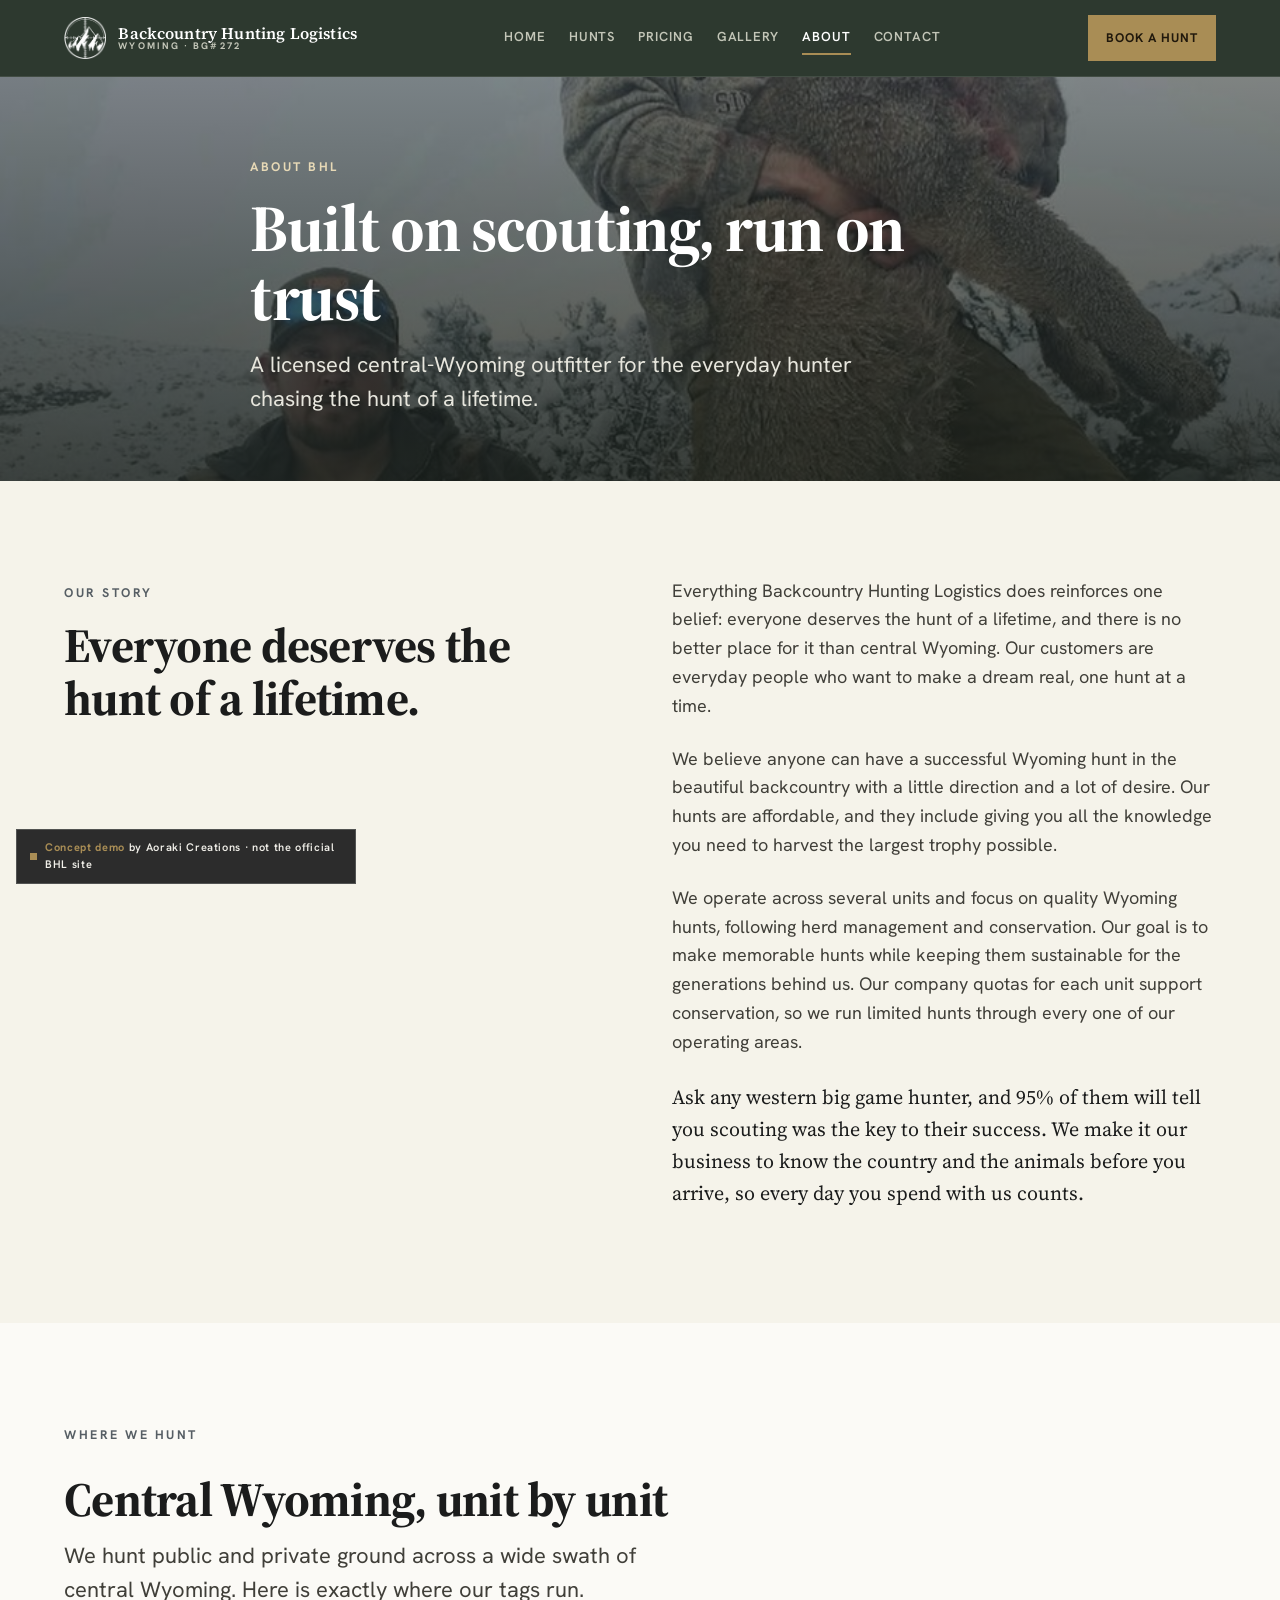
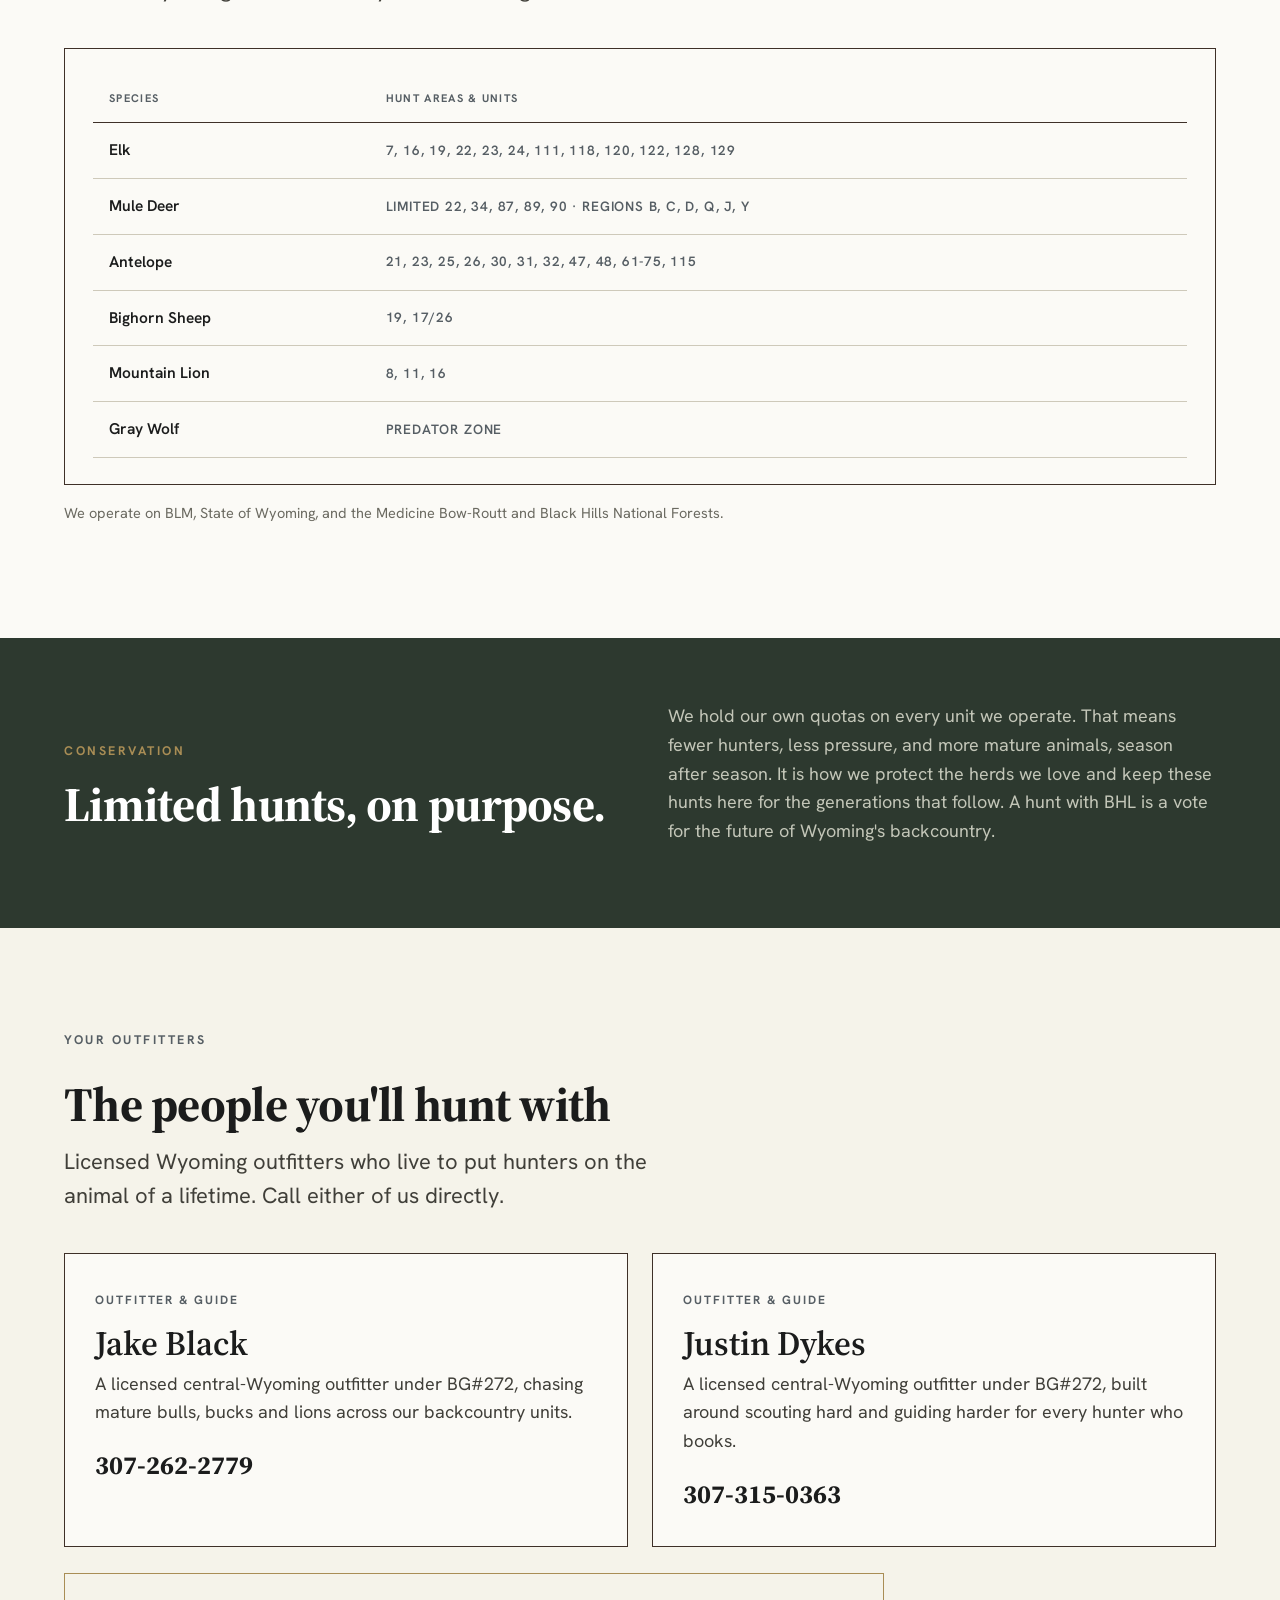
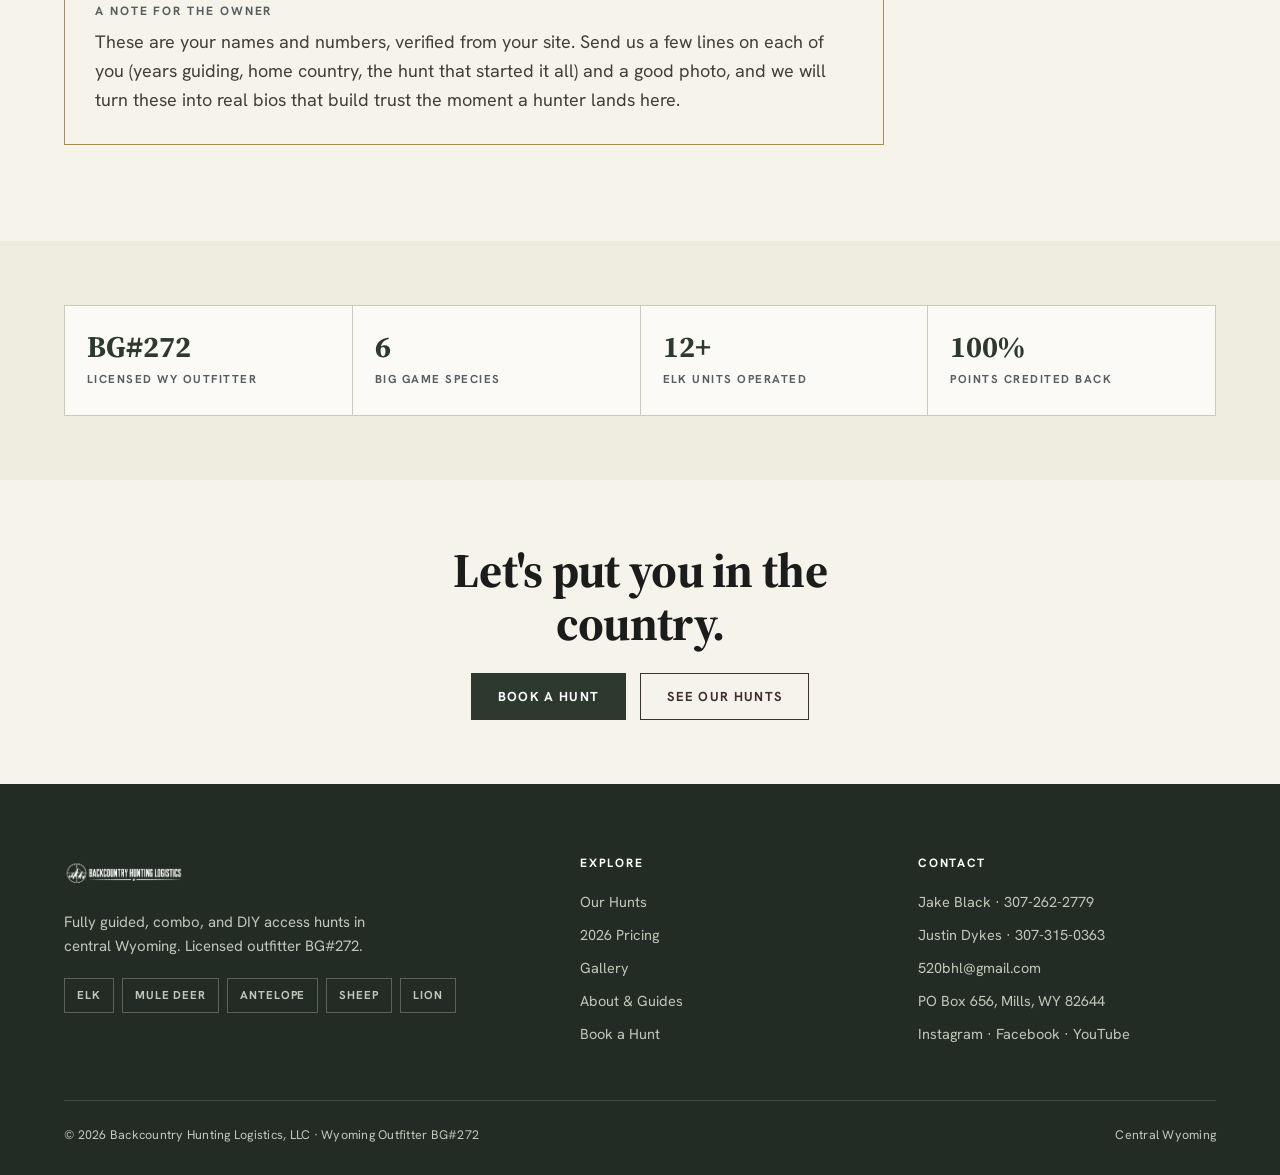
==== about.html @ 3e8ec666 "Backcountry Hunting Logistics concept site 6-page static demo (home, hunts, pricing, gallery, about," ====
<!doctype html>
<html lang="en">
<head>
<meta charset="utf-8">
<meta name="viewport" content="width=device-width, initial-scale=1">
<meta name="robots" content="noindex, nofollow">
<title>About &amp; Guides · Backcountry Hunting Logistics | Central Wyoming</title>
<meta name="description" content="Backcountry Hunting Logistics is a licensed central-Wyoming outfitter (BG#272) built on scouting, herd management and honest hunts. Meet the outfitters and see where we hunt.">
<link rel="icon" type="image/png" href="assets/favicon.png">
<link rel="preconnect" href="https://fonts.googleapis.com">
<link rel="preconnect" href="https://fonts.gstatic.com" crossorigin>
<link href="https://fonts.googleapis.com/css2?family=Hanken+Grotesk:wght@400;500;600;700&family=Source+Serif+4:opsz,wght@8..60,400;8..60,600;8..60,700&display=swap" rel="stylesheet">
<link rel="stylesheet" href="assets/site.css">
</head>
<body>

<header class="site-nav">
  <div class="nav-inner">
    <a class="brand" href="index.html" aria-label="Backcountry Hunting Logistics home">
      <img src="assets/mark-white.png" alt="Backcountry Hunting Logistics emblem">
      <span class="brand-word">Backcountry Hunting Logistics<small>Wyoming · BG#272</small></span>
    </a>
    <nav class="nav-links" id="navlinks">
      <a href="index.html">Home</a>
      <a href="hunts.html">Hunts</a>
      <a href="pricing.html">Pricing</a>
      <a href="gallery.html">Gallery</a>
      <a href="about.html" class="active">About</a>
      <a href="contact.html">Contact</a>
      <a href="contact.html" class="nav-cta-mobile">Book a Hunt</a>
    </nav>
    <div class="nav-actions">
      <a href="contact.html" class="nav-cta">Book a Hunt</a>
      <button class="nav-toggle" aria-label="Menu" aria-controls="navlinks" aria-expanded="false">
        <span></span><span></span><span></span>
      </button>
    </div>
  </div>
</header>

<section class="phero has-img">
  <div class="hero-media"><img src="assets/mountain-lion.jpg" alt="BHL hunters and a tracking hound in the Wyoming snow"></div>
  <div class="phero-overlay"></div>
  <div class="container">
    <div class="phero-inner">
      <span class="eyebrow">About BHL</span>
      <h1 class="display" style="margin-top:14px">Built on scouting, run on trust</h1>
      <p style="margin-top:16px" class="lead">A licensed central-Wyoming outfitter for the everyday hunter chasing the hunt of a lifetime.</p>
    </div>
  </div>
</section>

<!-- STORY -->
<section class="band band--cream">
  <div class="container">
    <div class="grid cols-2" style="gap:64px;align-items:start">
      <div class="reveal">
        <span class="eyebrow eyebrow--slate">Our Story</span>
        <h2 class="h1" style="margin-top:14px">Everyone deserves the hunt of a lifetime.</h2>
      </div>
      <div class="reveal stack">
        <p>Everything Backcountry Hunting Logistics does reinforces one belief: everyone deserves the hunt of a lifetime, and there is no better place for it than central Wyoming. Our customers are everyday people who want to make a dream real, one hunt at a time.</p>
        <p>We believe anyone can have a successful Wyoming hunt in the beautiful backcountry with a little direction and a lot of desire. Our hunts are affordable, and they include giving you all the knowledge you need to harvest the largest trophy possible.</p>
        <p>We operate across several units and focus on quality Wyoming hunts, following herd management and conservation. Our goal is to make memorable hunts while keeping them sustainable for the generations behind us. Our company quotas for each unit support conservation, so we run limited hunts through every one of our operating areas.</p>
        <p class="serif" style="font-size:20px;color:var(--ink)">Ask any western big game hunter, and 95% of them will tell you scouting was the key to their success. We make it our business to know the country and the animals before you arrive, so every day you spend with us counts.</p>
      </div>
    </div>
  </div>
</section>

<!-- WHERE WE HUNT -->
<section class="band band--paper">
  <div class="container">
    <div class="head reveal" style="margin-bottom:40px">
      <span class="eyebrow eyebrow--slate">Where We Hunt</span>
      <h2 class="h1" style="margin-top:14px">Central Wyoming, unit by unit</h2>
      <p class="lead" style="margin-top:14px">We hunt public and private ground across a wide swath of central Wyoming. Here is exactly where our tags run.</p>
    </div>
    <div class="rate-wrap reveal">
      <table class="rate">
        <thead><tr><th>Species</th><th>Hunt areas &amp; units</th></tr></thead>
        <tbody>
          <tr><td class="hunt">Elk</td><td class="num">7, 16, 19, 22, 23, 24, 111, 118, 120, 122, 128, 129</td></tr>
          <tr><td class="hunt">Mule Deer</td><td class="num">Limited 22, 34, 87, 89, 90 · Regions B, C, D, Q, J, Y</td></tr>
          <tr><td class="hunt">Antelope</td><td class="num">21, 23, 25, 26, 30, 31, 32, 47, 48, 61-75, 115</td></tr>
          <tr><td class="hunt">Bighorn Sheep</td><td class="num">19, 17/26</td></tr>
          <tr><td class="hunt">Mountain Lion</td><td class="num">8, 11, 16</td></tr>
          <tr><td class="hunt">Gray Wolf</td><td class="num">Predator Zone</td></tr>
        </tbody>
      </table>
    </div>
    <p class="muted reveal" style="font-size:14.5px;margin-top:16px">We operate on BLM, State of Wyoming, and the Medicine Bow-Routt and Black Hills National Forests.</p>
  </div>
</section>

<!-- CONSERVATION -->
<section class="band band--forest on-dark band--tight">
  <div class="container">
    <div class="grid cols-2" style="gap:56px;align-items:center">
      <div class="reveal">
        <span class="eyebrow">Conservation</span>
        <h2 class="h1" style="color:#fff;margin-top:14px">Limited hunts, on purpose.</h2>
      </div>
      <div class="reveal">
        <p style="color:var(--on-dark-dim)">We hold our own quotas on every unit we operate. That means fewer hunters, less pressure, and more mature animals, season after season. It is how we protect the herds we love and keep these hunts here for the generations that follow. A hunt with BHL is a vote for the future of Wyoming's backcountry.</p>
      </div>
    </div>
  </div>
</section>

<!-- GUIDES -->
<section class="band band--cream">
  <div class="container">
    <div class="head reveal" style="margin-bottom:40px">
      <span class="eyebrow eyebrow--slate">Your Outfitters</span>
      <h2 class="h1" style="margin-top:14px">The people you'll hunt with</h2>
      <p class="lead" style="margin-top:14px">Licensed Wyoming outfitters who live to put hunters on the animal of a lifetime. Call either of us directly.</p>
    </div>
    <div class="grid cols-2">
      <div class="contact-card reveal">
        <span class="label">Outfitter &amp; Guide</span>
        <h3 class="h2" style="margin:10px 0 6px">Jake Black</h3>
        <p>A licensed central-Wyoming outfitter under BG#272, chasing mature bulls, bucks and lions across our backcountry units.</p>
        <a class="big" href="tel:+13072622779">307-262-2779</a>
      </div>
      <div class="contact-card reveal">
        <span class="label">Outfitter &amp; Guide</span>
        <h3 class="h2" style="margin:10px 0 6px">Justin Dykes</h3>
        <p>A licensed central-Wyoming outfitter under BG#272, built around scouting hard and guiding harder for every hunter who books.</p>
        <a class="big" href="tel:+13073150363">307-315-0363</a>
      </div>
    </div>
    <div class="card reveal" style="margin-top:26px;border-color:var(--brass);max-width:820px">
      <span class="label" style="color:var(--slate)">A note for the owner</span>
      <p style="margin:10px 0 0">These are your names and numbers, verified from your site. Send us a few lines on each of you (years guiding, home country, the hunt that started it all) and a good photo, and we will turn these into real bios that build trust the moment a hunter lands here.</p>
    </div>
  </div>
</section>

<!-- CREDENTIALS -->
<section class="band band--cream2 band--tight">
  <div class="container">
    <div class="stats" style="background:var(--line);border-color:var(--line)">
      <div class="stat" style="background:var(--paper)"><div class="n" style="color:var(--forest)">BG#272</div><div class="l" style="color:var(--slate)">Licensed WY Outfitter</div></div>
      <div class="stat" style="background:var(--paper)"><div class="n" style="color:var(--forest)">6</div><div class="l" style="color:var(--slate)">Big Game Species</div></div>
      <div class="stat" style="background:var(--paper)"><div class="n" style="color:var(--forest)">12+</div><div class="l" style="color:var(--slate)">Elk Units Operated</div></div>
      <div class="stat" style="background:var(--paper)"><div class="n" style="color:var(--forest)">100%</div><div class="l" style="color:var(--slate)">Points Credited Back</div></div>
    </div>
  </div>
</section>

<!-- CTA -->
<section class="band band--tight center reveal">
  <div class="container">
    <h2 class="h1" style="max-width:22ch;margin:0 auto">Let's put you in the country.</h2>
    <div class="btn-row" style="justify-content:center;margin-top:24px">
      <a href="contact.html" class="btn btn-primary">Book a Hunt</a>
      <a href="hunts.html" class="btn btn-outline">See Our Hunts</a>
    </div>
  </div>
</section>

<footer class="footer">
  <div class="container">
    <div class="fgrid">
      <div>
        <a class="brand" href="index.html"><img src="assets/logo-white.png" alt="Backcountry Hunting Logistics"></a>
        <p class="flead">Fully guided, combo, and DIY access hunts in central Wyoming. Licensed outfitter BG#272.</p>
        <div class="chips">
          <span class="chip chip--out" style="color:var(--on-dark-dim);border-color:rgba(255,255,255,.25)">Elk</span>
          <span class="chip chip--out" style="color:var(--on-dark-dim);border-color:rgba(255,255,255,.25)">Mule Deer</span>
          <span class="chip chip--out" style="color:var(--on-dark-dim);border-color:rgba(255,255,255,.25)">Antelope</span>
          <span class="chip chip--out" style="color:var(--on-dark-dim);border-color:rgba(255,255,255,.25)">Sheep</span>
          <span class="chip chip--out" style="color:var(--on-dark-dim);border-color:rgba(255,255,255,.25)">Lion</span>
        </div>
      </div>
      <div>
        <h4>Explore</h4>
        <ul>
          <li><a href="hunts.html">Our Hunts</a></li>
          <li><a href="pricing.html">2026 Pricing</a></li>
          <li><a href="gallery.html">Gallery</a></li>
          <li><a href="about.html">About &amp; Guides</a></li>
          <li><a href="contact.html">Book a Hunt</a></li>
        </ul>
      </div>
      <div>
        <h4>Contact</h4>
        <ul>
          <li><a href="tel:+13072622779">Jake Black · 307-262-2779</a></li>
          <li><a href="tel:+13073150363">Justin Dykes · 307-315-0363</a></li>
          <li><a href="mailto:520bhl@gmail.com">520bhl@gmail.com</a></li>
          <li>PO Box 656, Mills, WY 82644</li>
          <li><a href="https://www.instagram.com/backcountryhuntinglogistics/">Instagram</a> · <a href="https://www.facebook.com/520bhl/">Facebook</a> · <a href="https://www.youtube.com/channel/UCquznrqzq2pUlDvqJu7SCnA">YouTube</a></li>
        </ul>
      </div>
    </div>
    <div class="fbot">
      <span>&copy; <span data-year>2026</span> Backcountry Hunting Logistics, LLC · Wyoming Outfitter BG#272</span>
      <span>Central Wyoming</span>
    </div>
  </div>
</footer>

<div class="demo-badge"><span class="dot"></span><span><b>Concept demo</b> by Aoraki Creations · not the official BHL site</span></div>
<script src="assets/site.js"></script>
</body>
</html>
---- assets/site.css ----
/* ============================================================
   Backcountry Hunting Logistics — High-End Wilderness
   Concept demo by Aoraki Creations. Design system per brief.
   ============================================================ */

:root{
  /* color */
  --forest:#2d392f;      /* deep forest green: nav, footer, dark bands, primary */
  --forest-700:#222c24;  /* darker forest */
  --olive:#5e604d;       /* secondary olive accent */
  --earth:#3e3028;       /* deep earth brown: borders, accents */
  --earth-soft:#6c5b52;  /* softer brown */
  --slate:#565e64;       /* technical data / chips / labels */
  --cream:#f5f3ea;       /* main paper background */
  --cream-2:#efece0;     /* alternate band */
  --paper:#fbfaf6;       /* raised surface */
  --ink:#1b1c1c;         /* headings */
  --body:#403f39;        /* long-form body text */
  --muted:#6b6a61;       /* muted text */
  --line:#cec9ba;        /* hairline on light */
  --on-dark:#f2f0ea;     /* text on dark */
  --on-dark-dim:#c3c6b8; /* dim text on dark */
  --brass:#a98d55;       /* sparing warm accent (antler brass) */

  --serif:'Source Serif 4', Georgia, 'Times New Roman', serif;
  --sans:'Hanken Grotesk', system-ui, -apple-system, Segoe UI, Roboto, sans-serif;

  --container:1280px;
  --gutter:24px;
  --margin:64px;
  --nav-h:76px;
}

*{box-sizing:border-box}
html{scroll-behavior:smooth}
body{
  margin:0;
  font-family:var(--sans);
  font-size:18px;
  line-height:1.6;
  color:var(--body);
  background:var(--cream);
  -webkit-font-smoothing:antialiased;
  text-rendering:optimizeLegibility;
}
img{max-width:100%;display:block}
a{color:inherit;text-decoration:none}
::selection{background:var(--forest);color:#fff}

/* ---------- layout ---------- */
.container{max-width:var(--container);margin:0 auto;padding:0 var(--margin)}
.band{padding:96px 0}
.band--tight{padding:64px 0}
.band--cream{background:var(--cream)}
.band--cream2{background:var(--cream-2)}
.band--paper{background:var(--paper)}
.band--forest{background:var(--forest);color:var(--on-dark)}
.band--forest .h1,.band--forest .h2,.band--forest .h3{color:#fff}
.band--olive{background:var(--olive);color:#fff}
.divider{height:1px;background:var(--line);border:0;margin:0}

/* ---------- type ---------- */
.display{font-family:var(--serif);font-weight:700;font-size:clamp(40px,6vw,66px);line-height:1.05;letter-spacing:-.02em;color:var(--ink);margin:0}
.h1{font-family:var(--serif);font-weight:700;font-size:clamp(32px,4.4vw,48px);line-height:1.1;letter-spacing:-.015em;color:var(--ink);margin:0}
.h2{font-family:var(--serif);font-weight:600;font-size:clamp(26px,3.2vw,34px);line-height:1.2;color:var(--ink);margin:0}
.h3{font-family:var(--serif);font-weight:600;font-size:22px;line-height:1.3;color:var(--ink);margin:0}
.lead{font-size:clamp(19px,2.1vw,22px);line-height:1.55;color:var(--body)}
p{margin:0 0 18px}
.muted{color:var(--muted)}
.serif{font-family:var(--serif)}
.label{font-family:var(--sans);text-transform:uppercase;font-weight:700;font-size:12px;letter-spacing:.16em;line-height:1.2}
.eyebrow{display:inline-block;font-family:var(--sans);text-transform:uppercase;font-weight:700;font-size:12.5px;letter-spacing:.2em;color:var(--brass)}
.eyebrow--slate{color:var(--slate)}
.on-dark .eyebrow{color:var(--brass)}
.center{text-align:center}
.mw-60{max-width:60ch}
.mw-46{max-width:46ch}
.mt-0{margin-top:0}.mb-0{margin-bottom:0}
.stack-sm>*+*{margin-top:12px}
.stack>*+*{margin-top:24px}
.stack-lg>*+*{margin-top:48px}

/* section heading block */
.head{max-width:64ch}
.head .eyebrow{margin-bottom:14px}
.head .h2+p{margin-top:16px}

/* ---------- buttons ---------- */
.btn{
  display:inline-flex;align-items:center;gap:10px;
  font-family:var(--sans);font-weight:700;text-transform:uppercase;
  letter-spacing:.1em;font-size:13px;line-height:1;
  padding:16px 26px;border:1px solid transparent;cursor:pointer;
  transition:background .18s ease,color .18s ease,border-color .18s ease,transform .18s ease;
  border-radius:0;
}
.btn:active{transform:translateY(1px)}
.btn-primary{background:var(--forest);color:#fff;border-color:var(--forest)}
.btn-primary:hover{background:var(--forest-700);border-color:var(--forest-700)}
.btn-outline{background:transparent;color:var(--earth);border-color:var(--earth)}
.btn-outline:hover{background:var(--earth);color:#fff}
.btn-light{background:#f2f0ea;color:var(--forest);border-color:#f2f0ea}
.btn-light:hover{background:#fff;border-color:#fff}
.btn-ghost-light{background:transparent;color:#fff;border-color:rgba(255,255,255,.55)}
.btn-ghost-light:hover{background:#fff;color:var(--forest);border-color:#fff}
.btn-row{display:flex;flex-wrap:wrap;gap:14px}
.arrow-link{display:inline-flex;align-items:center;gap:8px;font-weight:700;font-size:13px;letter-spacing:.1em;text-transform:uppercase;color:var(--forest);border-bottom:1px solid transparent;padding-bottom:2px}
.arrow-link:hover{border-bottom-color:var(--forest)}
.on-dark .arrow-link{color:#fff}
.on-dark .arrow-link:hover{border-bottom-color:#fff}

/* ---------- nav ---------- */
.site-nav{position:sticky;top:0;z-index:60;background:var(--forest);border-bottom:1px solid rgba(255,255,255,.10)}
.nav-inner{max-width:var(--container);margin:0 auto;padding:0 var(--margin);height:var(--nav-h);display:flex;align-items:center;justify-content:space-between;gap:20px}
.brand{display:flex;align-items:center;gap:12px;min-width:0}
.brand img{height:42px;width:auto}
.brand .brand-word{font-family:var(--serif);color:#fff;font-weight:600;font-size:16px;line-height:1.05;letter-spacing:.01em;white-space:nowrap}
.brand .brand-word small{display:block;font-family:var(--sans);font-weight:700;font-size:9.5px;letter-spacing:.22em;color:var(--on-dark-dim);text-transform:uppercase}
.nav-links{display:flex;align-items:center;gap:23px}
.nav-links a{color:var(--on-dark-dim);font-size:13px;font-weight:600;letter-spacing:.07em;text-transform:uppercase;padding:6px 0;border-bottom:2px solid transparent;transition:color .16s;white-space:nowrap}
.nav-links a:hover{color:#fff}
.nav-links a.active{color:#fff;border-bottom-color:var(--brass)}
.nav-actions{display:flex;align-items:center;gap:16px}
.nav-cta{background:var(--brass);color:#20180c;padding:13px 18px;font-weight:700;font-size:12.5px;letter-spacing:.08em;text-transform:uppercase;white-space:nowrap}
.nav-cta:hover{background:#c1a267}
.nav-toggle{display:none;background:transparent;border:1px solid rgba(255,255,255,.4);width:46px;height:42px;cursor:pointer;align-items:center;justify-content:center;flex-direction:column;gap:5px}
.nav-toggle span{display:block;width:22px;height:2px;background:#fff;transition:.2s}
.nav-toggle.open span:nth-child(1){transform:translateY(7px) rotate(45deg)}
.nav-toggle.open span:nth-child(2){opacity:0}
.nav-toggle.open span:nth-child(3){transform:translateY(-7px) rotate(-45deg)}

/* ---------- hero ---------- */
.hero{position:relative;min-height:clamp(560px,86vh,860px);display:flex;align-items:flex-end;overflow:hidden}
.hero-media{position:absolute;inset:0}
.hero-media img{width:100%;height:100%;object-fit:cover;object-position:center 32%}
.hero-overlay{position:absolute;inset:0;background:
  linear-gradient(180deg,rgba(30,26,20,.34) 0%,rgba(30,26,20,.12) 34%,rgba(23,28,22,.62) 78%,rgba(23,28,22,.86) 100%),
  linear-gradient(90deg,rgba(40,32,25,.42) 0%,rgba(40,32,25,0) 55%)}
.hero-inner{position:relative;z-index:2;padding-bottom:76px;padding-top:120px;max-width:820px}
.hero .eyebrow{color:#e7d9b6}
.hero .display{color:#fff;text-shadow:0 2px 30px rgba(0,0,0,.28)}
.hero p{color:#efeee7;max-width:54ch}
.hero-cred{display:flex;flex-wrap:wrap;gap:10px 26px;margin-top:8px;padding-top:22px;border-top:1px solid rgba(255,255,255,.2)}
.hero-cred span{font-family:var(--sans);text-transform:uppercase;font-size:11.5px;letter-spacing:.16em;font-weight:700;color:#e9e7dd;display:inline-flex;align-items:center;gap:9px}
.hero-cred span::before{content:"";width:5px;height:5px;background:var(--brass);display:inline-block}

/* page hero (interior, shorter) */
.phero{position:relative;background:var(--forest);color:#fff;overflow:hidden}
.phero.has-img{min-height:360px;display:flex;align-items:flex-end}
.phero .hero-media img{object-position:center 38%}
.phero .phero-overlay{position:absolute;inset:0;background:linear-gradient(180deg,rgba(23,28,22,.5),rgba(23,28,22,.82))}
.phero-inner{position:relative;z-index:2;padding:74px 0 46px;max-width:780px}
.phero .display,.phero .h1{color:#fff}
.phero p{color:#e7e6dd;max-width:56ch}
.phero .eyebrow{color:#e7d9b6}

/* ---------- cards / grids ---------- */
.grid{display:grid;gap:var(--gutter)}
.grid>*{min-width:0}
.cols-2{grid-template-columns:repeat(2,1fr)}
.cols-3{grid-template-columns:repeat(3,1fr)}
.cols-4{grid-template-columns:repeat(4,1fr)}
.card{border:1px solid var(--earth);background:transparent;padding:30px;display:flex;flex-direction:column}
.card .knum{font-family:var(--serif);font-size:15px;color:var(--brass);font-weight:600}
.card h3{margin:0 0 10px}
.card .price{font-family:var(--serif);font-size:22px;color:var(--forest);font-weight:700}
.card-cta{margin-top:auto;padding-top:20px}

/* offer cards (3 ways to hunt) */
.offer{border:1px solid var(--earth);padding:34px 30px;display:flex;flex-direction:column;background:var(--paper);transition:transform .2s ease}
.offer:hover{transform:translateY(-4px)}
.offer .label{color:var(--slate);margin-bottom:16px}
.offer h3{font-size:26px;margin:0 0 12px}
.offer .price{font-family:var(--serif);font-weight:700;color:var(--forest);font-size:20px;margin-top:6px}
.offer p{color:var(--body);font-size:16.5px}
.offer .card-cta{margin-top:auto;padding-top:22px}

/* species cards — uniform media block, real photo OR branded panel */
.species{border:1px solid var(--earth);background:var(--paper);overflow:hidden;display:flex;flex-direction:column}
.species .media{position:relative;aspect-ratio:4/3;overflow:hidden;background:var(--forest)}
.species .media img{width:100%;height:100%;object-fit:cover}
.species .media.elk img{object-position:center 30%}
.species .media.muley img{object-position:center 28%}
.species .media.lion img{object-position:center 22%}
.species .panel{position:absolute;inset:0;display:flex;align-items:center;justify-content:center;background:
  radial-gradient(circle at 50% 40%,#3a4a3c 0%,#2d392f 60%,#232d25 100%)}
.species .panel img{width:96px;height:96px;opacity:.9}
.species .body{padding:22px 24px 26px;display:flex;flex-direction:column;gap:8px;flex:1}
.species .body h3{font-size:23px}
.species .tag{position:absolute;top:14px;left:14px;z-index:2;background:var(--slate);color:#fff;font-size:10.5px;font-weight:700;letter-spacing:.12em;text-transform:uppercase;padding:6px 11px}
.species .units{font-size:13px;color:var(--slate);font-weight:600;letter-spacing:.02em}
.species .meta{margin-top:auto;padding-top:14px;border-top:1px solid var(--line);display:flex;justify-content:space-between;align-items:baseline;gap:12px}
.species .meta .price{font-family:var(--serif);font-weight:700;color:var(--forest);font-size:19px}
.species .meta .ratio{font-size:12px;text-transform:uppercase;letter-spacing:.1em;color:var(--muted);font-weight:700}

/* trust pillars */
.pillar{padding:6px 0}
.pillar .picon{width:44px;height:44px;border:1px solid rgba(255,255,255,.35);display:flex;align-items:center;justify-content:center;margin-bottom:18px}
.pillar .picon svg{width:22px;height:22px;stroke:var(--brass);fill:none;stroke-width:1.6}
.pillar h3{color:#fff;font-size:20px;margin:0 0 8px}
.pillar p{color:var(--on-dark-dim);font-size:15.5px;margin:0}

/* feature list w/ square bullets */
.ulist{list-style:none;margin:0;padding:0}
.ulist li{position:relative;padding-left:22px;margin-bottom:12px;font-size:16.5px;color:var(--body)}
.ulist li::before{content:"";position:absolute;left:0;top:11px;width:6px;height:6px;background:var(--earth)}
.on-dark .ulist li{color:var(--on-dark-dim)}
.on-dark .ulist li::before{background:var(--brass)}
.ulist--2{columns:2;column-gap:40px}

/* chips */
.chips{display:flex;flex-wrap:wrap;gap:8px}
.chip{background:var(--slate);color:#fff;font-size:11.5px;font-weight:700;letter-spacing:.08em;text-transform:uppercase;padding:7px 12px}
.chip--out{background:transparent;color:var(--slate);border:1px solid var(--line)}

/* quote */
.pullquote{font-family:var(--serif);font-weight:600;font-size:clamp(23px,3vw,32px);line-height:1.32;color:var(--ink);border-left:3px solid var(--brass);padding-left:28px;max-width:24ch}
.pullquote cite{display:block;margin-top:16px;font-family:var(--sans);font-style:normal;font-size:12px;letter-spacing:.16em;text-transform:uppercase;font-weight:700;color:var(--slate)}

/* split media */
.split{display:grid;grid-template-columns:1fr 1fr;gap:0;align-items:stretch}
.split .split-media{position:relative;min-height:420px}
.split .split-media img{position:absolute;inset:0;width:100%;height:100%;object-fit:cover}
.split .split-body{padding:64px}
.split--framed .split-media{border:1px solid var(--earth)}

/* rate tables */
.rate{width:100%;border-collapse:collapse;font-size:15.5px}
.rate caption{text-align:left;font-family:var(--serif);font-size:22px;font-weight:700;color:var(--ink);padding:0 0 14px}
.rate th,.rate td{text-align:left;padding:15px 16px;border-bottom:1px solid var(--line);vertical-align:middle}
.rate thead th{font-family:var(--sans);text-transform:uppercase;font-size:11px;letter-spacing:.12em;color:var(--slate);border-bottom:1.5px solid var(--earth);font-weight:700}
.rate tbody tr:hover{background:var(--cream-2)}
.rate td.hunt{font-weight:600;color:var(--ink)}
.rate td.price{font-family:var(--serif);font-weight:700;color:var(--forest);white-space:nowrap}
.rate td.num{white-space:nowrap;color:var(--slate);font-weight:600;font-size:13.5px;text-transform:uppercase;letter-spacing:.06em}
.rate-wrap{overflow-x:auto;border:1px solid var(--earth);background:var(--paper);padding:26px 28px}

/* contact */
.contact-card{border:1px solid var(--earth);background:var(--paper);padding:30px}
.contact-card .label{color:var(--slate);margin-bottom:8px}
.contact-card .big{font-family:var(--serif);font-size:26px;color:var(--ink);font-weight:700}
.contact-card a.big:hover{color:var(--forest)}
.field{display:flex;flex-direction:column;gap:8px;margin-bottom:20px}
.field label{font-family:var(--sans);text-transform:uppercase;font-weight:700;font-size:11.5px;letter-spacing:.12em;color:var(--slate)}
.field input,.field select,.field textarea{
  font-family:var(--sans);font-size:16px;color:var(--ink);background:#fff;
  border:1px solid var(--earth);border-radius:0;padding:14px 15px;width:100%}
.field textarea{min-height:140px;resize:vertical}
.field input:focus,.field select,.field textarea:focus{outline:2px solid var(--forest);outline-offset:0}

/* gallery */
.gallery{columns:3;column-gap:18px}
.gallery figure{break-inside:avoid;margin:0 0 18px;border:1px solid var(--earth);background:var(--paper)}
.gallery img{width:100%;display:block}
.gallery figcaption{padding:12px 15px;font-size:13px;color:var(--slate);display:flex;justify-content:space-between;gap:10px;align-items:baseline}
.gallery figcaption b{font-family:var(--serif);font-size:15px;color:var(--ink);font-weight:600}

/* stat strip */
.stats{display:grid;grid-template-columns:repeat(4,1fr);gap:1px;background:rgba(255,255,255,.14);border:1px solid rgba(255,255,255,.14)}
.stats .stat{background:var(--forest);padding:26px 22px}
.stats .stat .n{font-family:var(--serif);font-size:30px;font-weight:700;color:#fff;line-height:1}
.stats .stat .l{margin-top:8px;font-size:11.5px;text-transform:uppercase;letter-spacing:.13em;color:var(--on-dark-dim);font-weight:700}

/* footer */
.footer{background:var(--forest-700);color:var(--on-dark-dim);padding:70px 0 30px}
.footer .brand img{height:40px}
.footer a{color:var(--on-dark-dim)}
.footer a:hover{color:#fff}
.footer .fgrid{display:grid;grid-template-columns:1.6fr 1fr 1fr;gap:40px;padding-bottom:44px;border-bottom:1px solid rgba(255,255,255,.12)}
.footer h4{font-family:var(--sans);text-transform:uppercase;letter-spacing:.14em;font-size:12px;color:#fff;margin:0 0 16px;font-weight:700}
.footer ul{list-style:none;margin:0;padding:0}
.footer li{margin-bottom:10px;font-size:14.5px}
.footer .fbot{display:flex;justify-content:space-between;gap:20px;flex-wrap:wrap;padding-top:24px;font-size:12.5px;letter-spacing:.02em}
.footer .flead{font-size:15px;max-width:38ch;margin:16px 0 20px}

/* concept-demo badge */
.demo-badge{position:fixed;left:16px;bottom:16px;z-index:80;background:rgba(27,28,28,.92);color:#f2f0ea;
  font-family:var(--sans);font-size:11px;letter-spacing:.06em;font-weight:600;
  padding:9px 13px;border:1px solid rgba(255,255,255,.18);display:flex;align-items:center;gap:8px;max-width:min(86vw,340px)}
.demo-badge b{color:var(--brass);font-weight:700}
.demo-badge .dot{width:7px;height:7px;background:var(--brass);flex:none}

/* reveal */
.reveal{opacity:0;transform:translateY(18px);transition:opacity .7s ease,transform .7s ease}
.reveal.is-in{opacity:1;transform:none}
@media (prefers-reduced-motion:reduce){.reveal{opacity:1;transform:none;transition:none}}

/* ---------- responsive ---------- */
@media (max-width:1024px){
  :root{--margin:40px}
  .split .split-body{padding:48px}
  .stats{grid-template-columns:repeat(2,1fr)}
}
@media (max-width:820px){
  .band{padding:66px 0}
  .cols-3,.cols-4{grid-template-columns:repeat(2,1fr)}
  .split{grid-template-columns:1fr}
  .split .split-media{min-height:300px}
  .gallery{columns:2}
  .ulist--2{columns:1}
  .footer .fgrid{grid-template-columns:1fr 1fr;gap:32px}
}
/* nav collapses to hamburger when the horizontal row runs out of room */
@media (max-width:1000px){
  .nav-links,.nav-actions .nav-cta{display:none}
  .nav-toggle{display:flex}
  .nav-links.open{display:flex;position:absolute;top:var(--nav-h);left:0;right:0;flex-direction:column;
    align-items:flex-start;gap:0;background:var(--forest);border-top:1px solid rgba(255,255,255,.12);
    padding:8px var(--margin) 20px;box-shadow:0 24px 40px -24px rgba(0,0,0,.5)}
  .nav-links.open a{width:100%;padding:15px 0;border-bottom:1px solid rgba(255,255,255,.08);color:var(--on-dark-dim)}
  .nav-links.open a:hover{color:#fff}
  .nav-links.open a.active{border-bottom-color:rgba(255,255,255,.08);color:var(--brass)}
  .nav-links.open .nav-cta-mobile{display:inline-flex;width:auto;margin-top:18px;background:var(--brass);
    color:#20180c;padding:14px 24px;border-bottom:0}
}
@media (max-width:640px){
  :root{--margin:20px;--nav-h:66px}
  body{font-size:16.5px}
  .brand .brand-word{font-size:14px}
  .brand img{height:36px}
  .cols-2,.cols-3,.cols-4{grid-template-columns:1fr}
  .gallery{columns:1}
  .hero-inner{padding-bottom:52px}
  .split .split-body{padding:36px 20px}
  .stats{grid-template-columns:repeat(2,1fr)}
  .band{padding:52px 0}
  .rate-wrap{padding:16px 12px}
  .rate{font-size:12.5px}
  .rate th,.rate td{padding:11px 8px}
  .rate caption{font-size:20px}
  .hide-sm{display:none}
  .split .split-body{padding:32px 20px}
  .demo-badge{font-size:10px;left:10px;bottom:10px;padding:8px 10px}
}
.nav-cta-mobile{display:none}
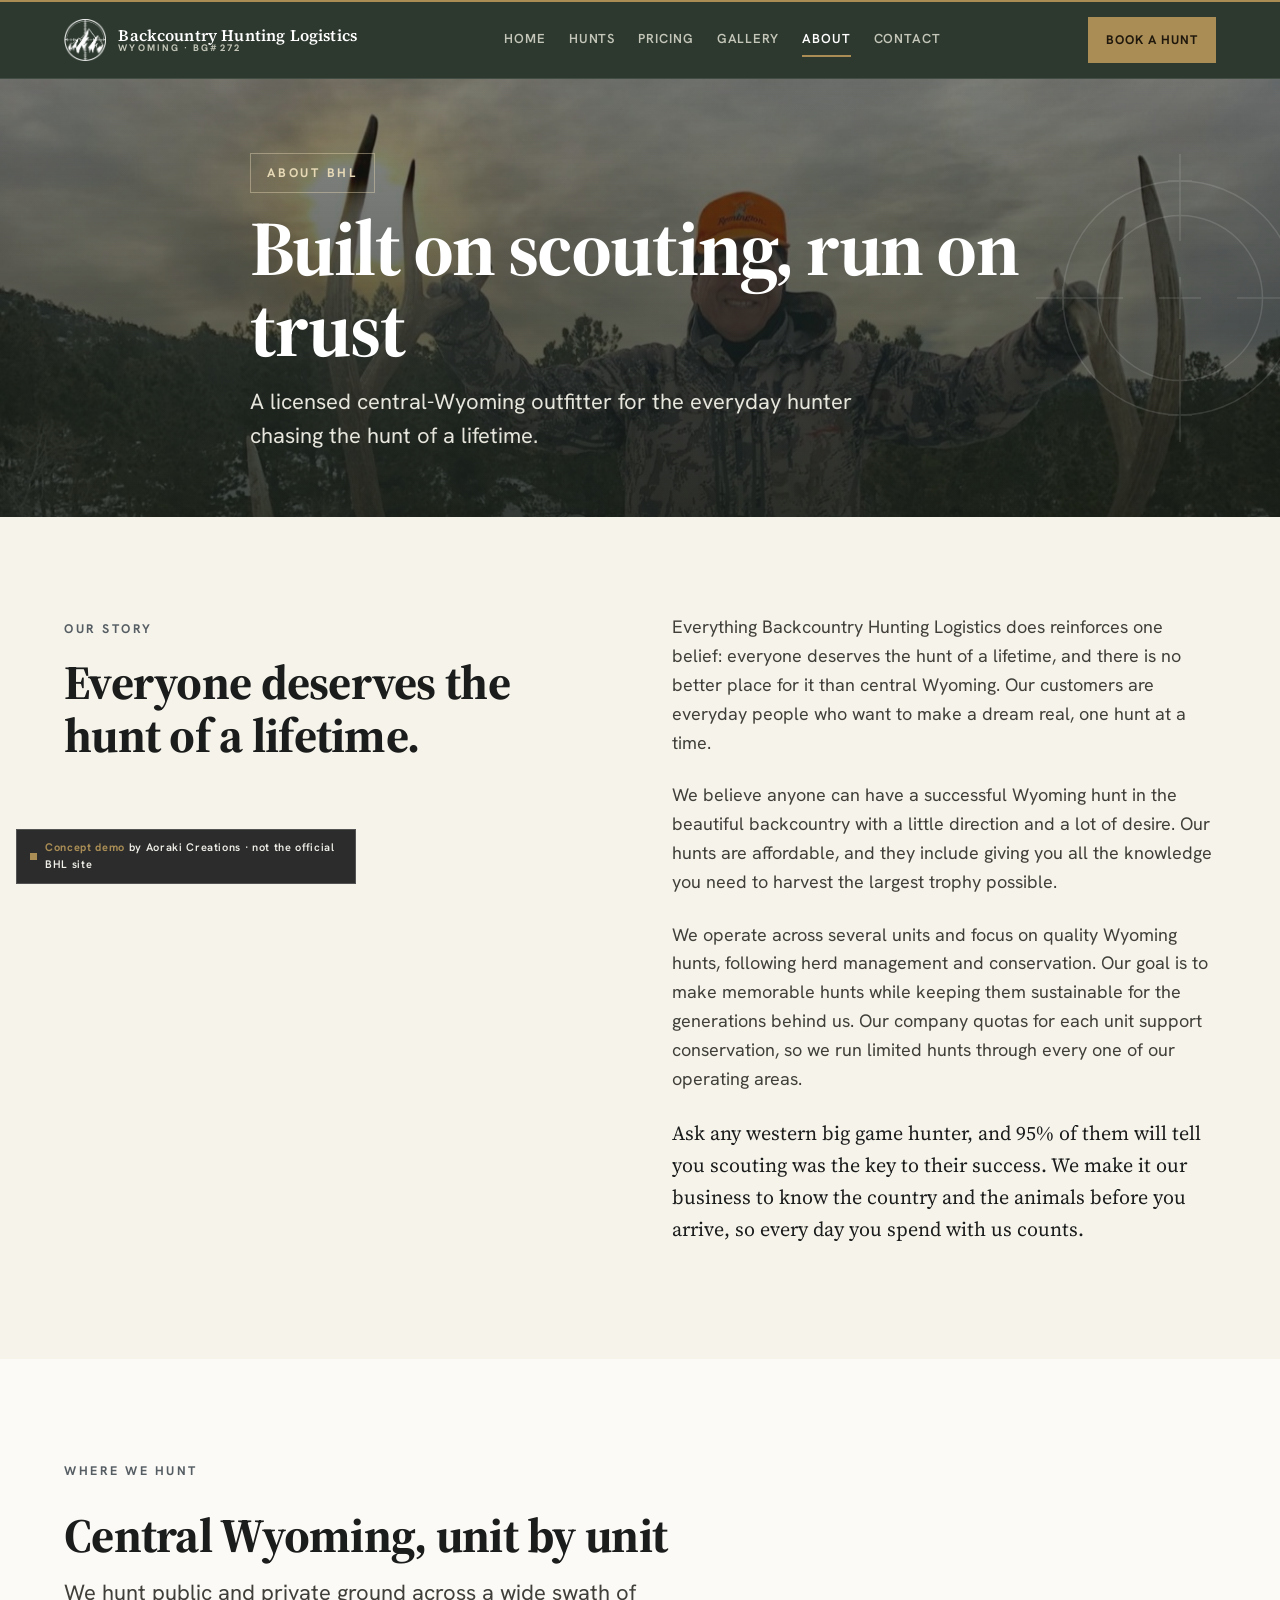
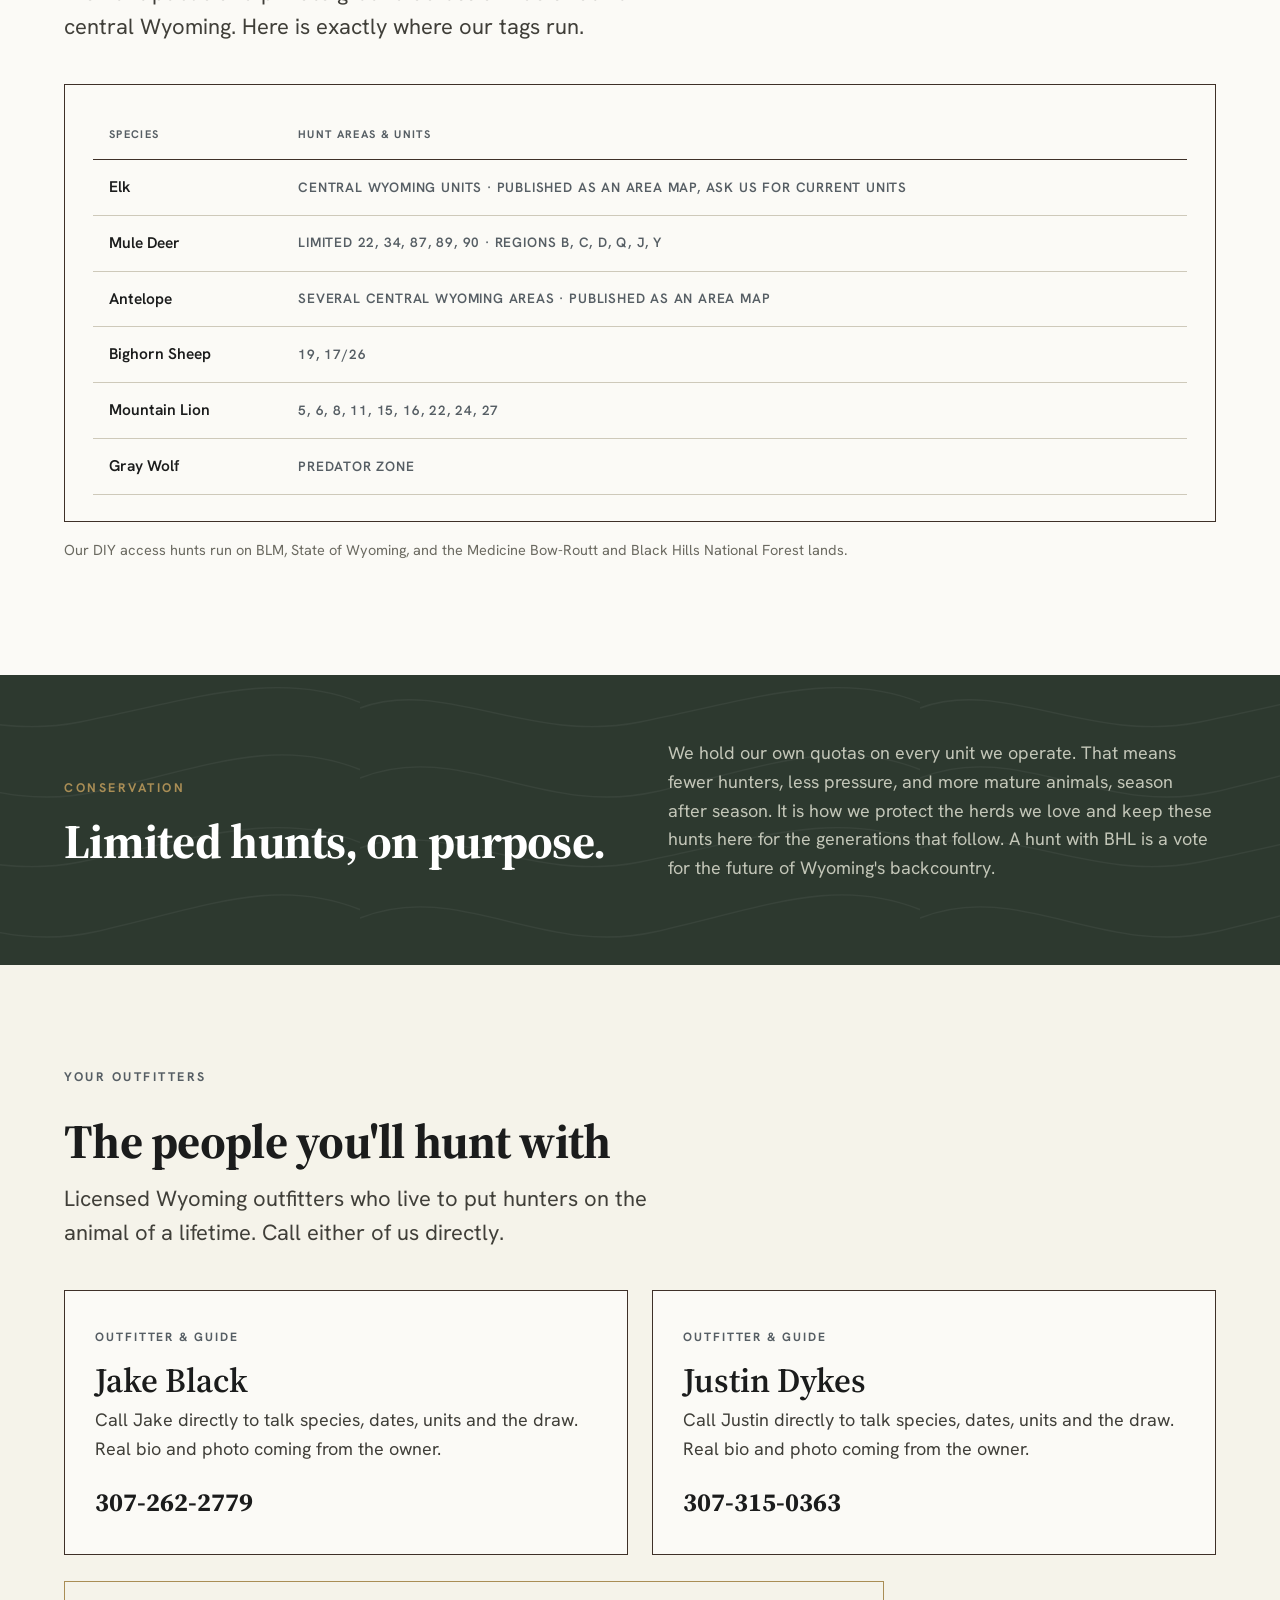
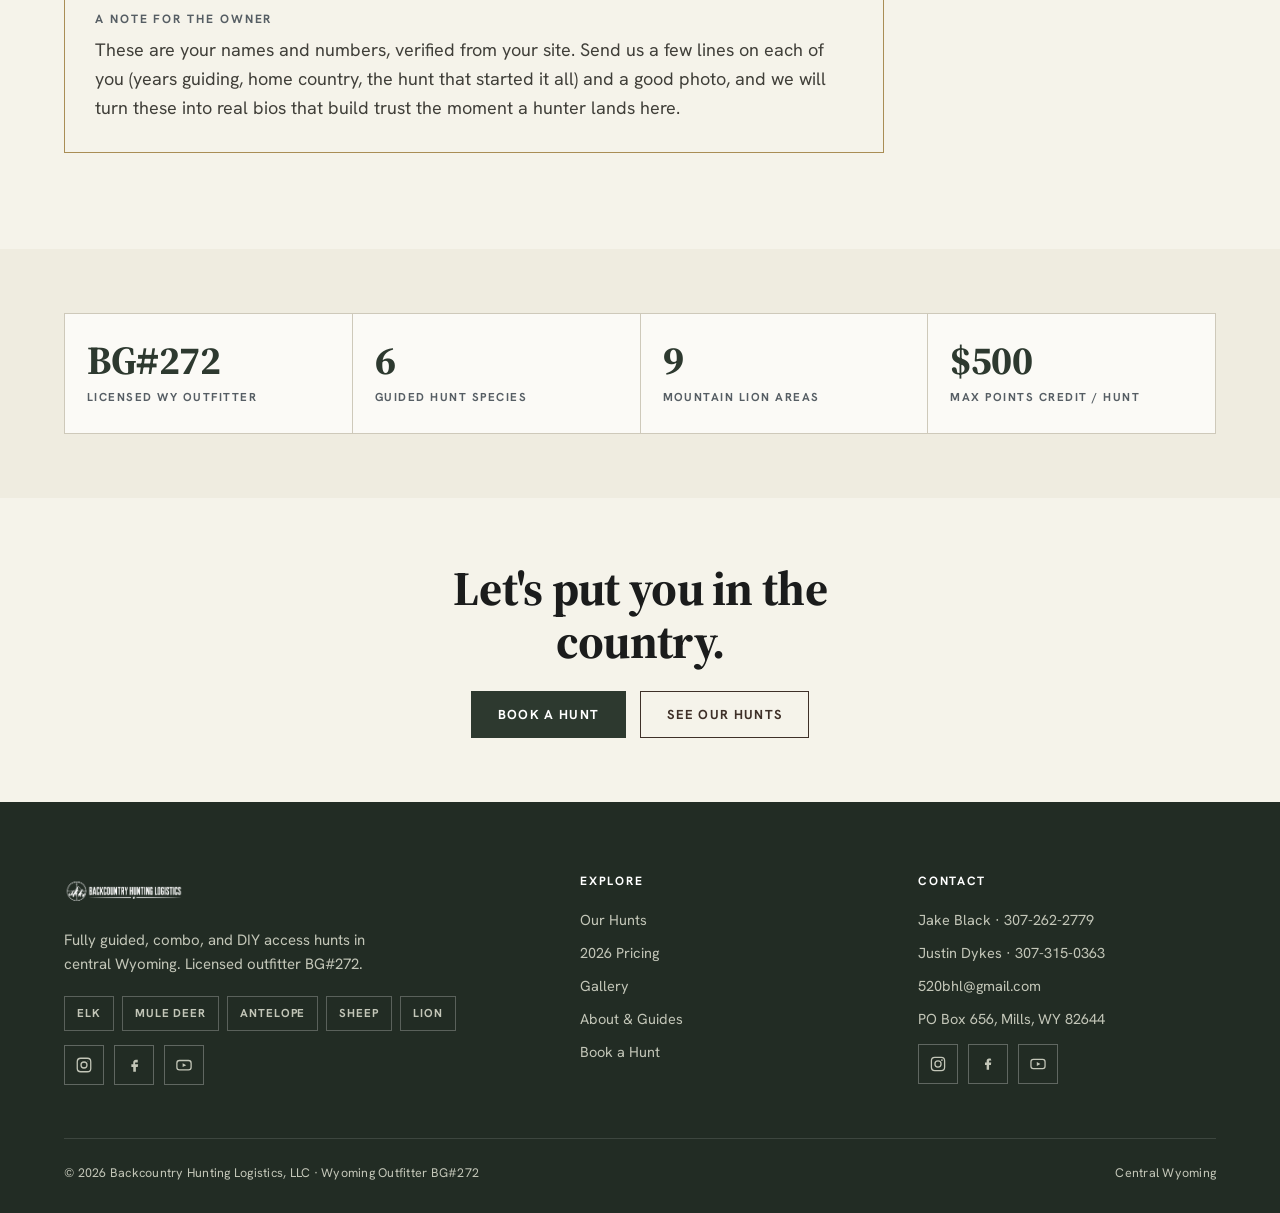
==== commit 183b31e6: "Polish pass: real high-res photos for all species, verified facts, seasons chart, FAQ, gallery light" ====
--- a/about.html
+++ b/about.html
@@ -39,7 +39,7 @@
 </header>
 
 <section class="phero has-img">
-  <div class="hero-media"><img src="assets/mountain-lion.jpg" alt="BHL hunters and a tracking hound in the Wyoming snow"></div>
+  <div class="hero-media"><img src="assets/elk-sunrise.jpg" alt="Hunter raising the antlers of a bull elk at sunrise in the Wyoming snow" style="object-position:center 28%"></div>
   <div class="phero-overlay"></div>
   <div class="container">
     <div class="phero-inner">
@@ -80,16 +80,16 @@
       <table class="rate">
         <thead><tr><th>Species</th><th>Hunt areas &amp; units</th></tr></thead>
         <tbody>
-          <tr><td class="hunt">Elk</td><td class="num">7, 16, 19, 22, 23, 24, 111, 118, 120, 122, 128, 129</td></tr>
+          <tr><td class="hunt">Elk</td><td class="num">Central Wyoming units · published as an area map, ask us for current units</td></tr>
           <tr><td class="hunt">Mule Deer</td><td class="num">Limited 22, 34, 87, 89, 90 · Regions B, C, D, Q, J, Y</td></tr>
-          <tr><td class="hunt">Antelope</td><td class="num">21, 23, 25, 26, 30, 31, 32, 47, 48, 61-75, 115</td></tr>
+          <tr><td class="hunt">Antelope</td><td class="num">Several central Wyoming areas · published as an area map</td></tr>
           <tr><td class="hunt">Bighorn Sheep</td><td class="num">19, 17/26</td></tr>
-          <tr><td class="hunt">Mountain Lion</td><td class="num">8, 11, 16</td></tr>
+          <tr><td class="hunt">Mountain Lion</td><td class="num">5, 6, 8, 11, 15, 16, 22, 24, 27</td></tr>
           <tr><td class="hunt">Gray Wolf</td><td class="num">Predator Zone</td></tr>
         </tbody>
       </table>
     </div>
-    <p class="muted reveal" style="font-size:14.5px;margin-top:16px">We operate on BLM, State of Wyoming, and the Medicine Bow-Routt and Black Hills National Forests.</p>
+    <p class="muted reveal" style="font-size:14.5px;margin-top:16px">Our DIY access hunts run on BLM, State of Wyoming, and the Medicine Bow-Routt and Black Hills National Forest lands.</p>
   </div>
 </section>
 
@@ -120,13 +120,13 @@
       <div class="contact-card reveal">
         <span class="label">Outfitter &amp; Guide</span>
         <h3 class="h2" style="margin:10px 0 6px">Jake Black</h3>
-        <p>A licensed central-Wyoming outfitter under BG#272, chasing mature bulls, bucks and lions across our backcountry units.</p>
+        <p>Call Jake directly to talk species, dates, units and the draw. Real bio and photo coming from the owner.</p>
         <a class="big" href="tel:+13072622779">307-262-2779</a>
       </div>
       <div class="contact-card reveal">
         <span class="label">Outfitter &amp; Guide</span>
         <h3 class="h2" style="margin:10px 0 6px">Justin Dykes</h3>
-        <p>A licensed central-Wyoming outfitter under BG#272, built around scouting hard and guiding harder for every hunter who books.</p>
+        <p>Call Justin directly to talk species, dates, units and the draw. Real bio and photo coming from the owner.</p>
         <a class="big" href="tel:+13073150363">307-315-0363</a>
       </div>
     </div>
@@ -142,9 +142,9 @@
   <div class="container">
     <div class="stats" style="background:var(--line);border-color:var(--line)">
       <div class="stat" style="background:var(--paper)"><div class="n" style="color:var(--forest)">BG#272</div><div class="l" style="color:var(--slate)">Licensed WY Outfitter</div></div>
-      <div class="stat" style="background:var(--paper)"><div class="n" style="color:var(--forest)">6</div><div class="l" style="color:var(--slate)">Big Game Species</div></div>
-      <div class="stat" style="background:var(--paper)"><div class="n" style="color:var(--forest)">12+</div><div class="l" style="color:var(--slate)">Elk Units Operated</div></div>
-      <div class="stat" style="background:var(--paper)"><div class="n" style="color:var(--forest)">100%</div><div class="l" style="color:var(--slate)">Points Credited Back</div></div>
+      <div class="stat" style="background:var(--paper)"><div class="n" style="color:var(--forest)">6</div><div class="l" style="color:var(--slate)">Guided Hunt Species</div></div>
+      <div class="stat" style="background:var(--paper)"><div class="n" style="color:var(--forest)">9</div><div class="l" style="color:var(--slate)">Mountain Lion Areas</div></div>
+      <div class="stat" style="background:var(--paper)"><div class="n" style="color:var(--forest)">$500</div><div class="l" style="color:var(--slate)">Max Points Credit / Hunt</div></div>
     </div>
   </div>
 </section>
@@ -173,6 +173,12 @@
           <span class="chip chip--out" style="color:var(--on-dark-dim);border-color:rgba(255,255,255,.25)">Sheep</span>
           <span class="chip chip--out" style="color:var(--on-dark-dim);border-color:rgba(255,255,255,.25)">Lion</span>
         </div>
+        <div class="social-row">
+          <a class="sicon" href="https://www.instagram.com/backcountryhuntinglogistics/" aria-label="BHL on Instagram" title="Instagram"><svg viewBox="0 0 24 24"><rect x="3" y="3" width="18" height="18" rx="4.5"/><circle cx="12" cy="12" r="4"/><circle cx="17.2" cy="6.8" r="0.6" fill="currentColor" stroke="none"/></svg></a>
+          <a class="sicon" href="https://www.facebook.com/520bhl/" aria-label="BHL on Facebook" title="Facebook"><svg viewBox="0 0 24 24"><path d="M14.5 8.5h2.5V5h-2.5C12.6 5 11 6.6 11 8.5V11H8.5v3.5H11V21h3.5v-6.5H17l.5-3.5h-4v-2c0-.3.2-.5.5-.5z" fill="currentColor" stroke="none"/></svg></a>
+          <a class="sicon" href="https://www.youtube.com/channel/UCquznrqzq2pUlDvqJu7SCnA" aria-label="BHL on YouTube" title="YouTube"><svg viewBox="0 0 24 24"><rect x="2.5" y="6" width="19" height="12.5" rx="3.5"/><path d="M10.2 9.7l4.8 2.5-4.8 2.5z" fill="currentColor" stroke="none"/></svg></a>
+        </div>
+
       </div>
       <div>
         <h4>Explore</h4>
@@ -191,7 +197,7 @@
           <li><a href="tel:+13073150363">Justin Dykes · 307-315-0363</a></li>
           <li><a href="mailto:520bhl@gmail.com">520bhl@gmail.com</a></li>
           <li>PO Box 656, Mills, WY 82644</li>
-          <li><a href="https://www.instagram.com/backcountryhuntinglogistics/">Instagram</a> · <a href="https://www.facebook.com/520bhl/">Facebook</a> · <a href="https://www.youtube.com/channel/UCquznrqzq2pUlDvqJu7SCnA">YouTube</a></li>
+          <li class="social-row"><a class="sicon" aria-label="Instagram" href="https://www.instagram.com/backcountryhuntinglogistics/"><svg viewBox="0 0 24 24"><rect x="3.2" y="3.2" width="17.6" height="17.6" rx="4.4"/><circle cx="12" cy="12" r="4.1"/><circle cx="17.2" cy="6.8" r="1.15" fill="currentColor" stroke="none"/></svg></a><a class="sicon" aria-label="Facebook" href="https://www.facebook.com/520bhl/"><svg viewBox="0 0 24 24"><path d="M15.5 4.5h-2.2c-1.9 0-3.1 1.2-3.1 3.2v2.4H8v3.1h2.2v6.3h3.2v-6.3h2.5l.4-3.1h-2.9V8.1c0-.5.2-.8.8-.8h2.3z" fill="currentColor" stroke="none"/></svg></a><a class="sicon" aria-label="YouTube" href="https://www.youtube.com/channel/UCquznrqzq2pUlDvqJu7SCnA"><svg viewBox="0 0 24 24"><rect x="2.6" y="5.8" width="18.8" height="12.4" rx="3.2"/><path d="M10.4 9.4l4.8 2.6-4.8 2.6z" fill="currentColor" stroke="none"/></svg></a></li>
         </ul>
       </div>
     </div>
--- a/assets/site.css
+++ b/assets/site.css
@@ -1,5 +1,5 @@
 /* ============================================================
-   Backcountry Hunting Logistics — High-End Wilderness
+   Backcountry Hunting Logistics - High-End Wilderness
    Concept demo by Aoraki Creations. Design system per brief.
    ============================================================ */
 
@@ -60,7 +60,7 @@
 .divider{height:1px;background:var(--line);border:0;margin:0}
 
 /* ---------- type ---------- */
-.display{font-family:var(--serif);font-weight:700;font-size:clamp(40px,6vw,66px);line-height:1.05;letter-spacing:-.02em;color:var(--ink);margin:0}
+.display{font-family:var(--serif);font-weight:700;font-size:clamp(42px,6.6vw,78px);line-height:1.04;letter-spacing:-.02em;color:var(--ink);margin:0}
 .h1{font-family:var(--serif);font-weight:700;font-size:clamp(32px,4.4vw,48px);line-height:1.1;letter-spacing:-.015em;color:var(--ink);margin:0}
 .h2{font-family:var(--serif);font-weight:600;font-size:clamp(26px,3.2vw,34px);line-height:1.2;color:var(--ink);margin:0}
 .h3{font-family:var(--serif);font-weight:600;font-size:22px;line-height:1.3;color:var(--ink);margin:0}
@@ -175,13 +175,15 @@
 .offer p{color:var(--body);font-size:16.5px}
 .offer .card-cta{margin-top:auto;padding-top:22px}
 
-/* species cards — uniform media block, real photo OR branded panel */
+/* species cards - uniform media block, real photo OR branded panel */
 .species{border:1px solid var(--earth);background:var(--paper);overflow:hidden;display:flex;flex-direction:column}
 .species .media{position:relative;aspect-ratio:4/3;overflow:hidden;background:var(--forest)}
 .species .media img{width:100%;height:100%;object-fit:cover}
 .species .media.elk img{object-position:center 30%}
-.species .media.muley img{object-position:center 28%}
-.species .media.lion img{object-position:center 22%}
+.species .media.muley img{object-position:center 40%}
+.species .media.lion img{object-position:center 26%}
+.species .media.ant img{object-position:center 42%}
+.species .media.ram img{object-position:center 38%}
 .species .panel{position:absolute;inset:0;display:flex;align-items:center;justify-content:center;background:
   radial-gradient(circle at 50% 40%,#3a4a3c 0%,#2d392f 60%,#232d25 100%)}
 .species .panel img{width:96px;height:96px;opacity:.9}
@@ -284,6 +286,162 @@
 .reveal{opacity:0;transform:translateY(18px);transition:opacity .7s ease,transform .7s ease}
 .reveal.is-in{opacity:1;transform:none}
 @media (prefers-reduced-motion:reduce){.reveal{opacity:1;transform:none;transition:none}}
+
+/* ============================================================
+   WOW pass - motion, texture, scope motif. No gimmick controls.
+   ============================================================ */
+
+/* hero: slow Ken Burns settle */
+.hero-media img{will-change:transform;animation:kburns 14s ease-out both}
+@keyframes kburns{from{transform:scale(1.07)}to{transform:scale(1)}}
+@media (prefers-reduced-motion:reduce){.hero-media img{animation:none}}
+
+/* rangefinder chip eyebrows on heroes */
+.hero .eyebrow,.phero .eyebrow{border:1px solid rgba(231,217,182,.42);padding:9px 16px;letter-spacing:.22em}
+
+/* scope-reticle watermark on dark heroes (pure CSS, echoes the logo) */
+.hero::after,.phero::after{
+  content:"";position:absolute;right:-70px;top:50%;transform:translateY(-50%);
+  width:420px;height:420px;pointer-events:none;opacity:.14;z-index:1;
+  background:url("data:image/svg+xml,%3Csvg xmlns='http://www.w3.org/2000/svg' viewBox='0 0 200 200' fill='none' stroke='%23ffffff' stroke-width='1'%3E%3Ccircle cx='100' cy='100' r='78'/%3E%3Ccircle cx='100' cy='100' r='55'/%3E%3Cpath d='M100 4v58M100 138v58M4 100h58M138 100h58M100 86v28M86 100h28'/%3E%3Cpath d='M92 22h16M92 178h16M22 92v16M178 92v16'/%3E%3C/svg%3E") center/contain no-repeat}
+.phero::after{width:300px;height:300px;right:-50px;opacity:.12}
+
+/* topographic contour texture on forest bands */
+.band--forest{position:relative}
+.band--forest::before{
+  content:"";position:absolute;inset:0;pointer-events:none;
+  background:url("data:image/svg+xml,%3Csvg xmlns='http://www.w3.org/2000/svg' viewBox='0 0 400 220' fill='none' stroke='%23ffffff' stroke-opacity='0.05' stroke-width='1'%3E%3Cpath d='M0 30c60-22 120 26 200 10s140-38 200-14'/%3E%3Cpath d='M0 80c70-28 130 28 210 10s130-40 190-16'/%3E%3Cpath d='M0 130c60-22 120 26 200 10s140-38 200-14'/%3E%3Cpath d='M0 180c70-28 130 28 210 10s130-40 190-16'/%3E%3C/svg%3E") center/560px repeat}
+.band--forest>.container{position:relative}
+
+/* nav: brass hairline + animated underline */
+.site-nav{border-top:2px solid var(--brass)}
+.nav-links a{position:relative}
+.nav-links a::after{content:"";position:absolute;left:0;right:100%;bottom:-2px;height:2px;background:var(--brass);transition:right .22s ease}
+.nav-links a:hover::after{right:0}
+
+/* species marquee strip */
+.marquee{overflow:hidden;background:var(--forest-700);border-top:1px solid rgba(255,255,255,.08);border-bottom:1px solid rgba(255,255,255,.08);padding:15px 0}
+.marquee-track{display:flex;gap:34px;width:max-content;animation:marq 30s linear infinite}
+.marquee-track span{font-family:var(--sans);text-transform:uppercase;font-weight:700;font-size:12.5px;letter-spacing:.24em;color:var(--on-dark-dim);white-space:nowrap}
+.marquee-track i{color:var(--brass);font-style:normal;font-size:11px;line-height:1.4}
+@keyframes marq{from{transform:translateX(0)}to{transform:translateX(-50%)}}
+@media (prefers-reduced-motion:reduce){.marquee-track{animation:none}}
+
+/* scope brackets on photo cards */
+.species .media::before,.species .media::after{content:"";position:absolute;width:24px;height:24px;z-index:2;transition:width .25s,height .25s}
+.species .media::before{top:12px;right:12px;border-top:2px solid var(--brass);border-right:2px solid var(--brass)}
+.species .media::after{bottom:12px;left:12px;border-bottom:2px solid var(--brass);border-left:2px solid var(--brass)}
+.species:hover .media::before,.species:hover .media::after{width:34px;height:34px}
+
+/* photo hover: slow zoom */
+.species .media img,.gallery figure img{transition:transform .8s cubic-bezier(.2,.6,.2,1)}
+.species:hover .media img,.gallery figure:hover img{transform:scale(1.055)}
+.gallery figure{overflow:hidden;transition:border-color .25s}
+.gallery figure:hover{border-color:var(--brass)}
+.gallery figure img{display:block}
+
+/* card hover accents */
+.species,.offer,.contact-card{transition:transform .25s ease,border-color .25s ease}
+.species:hover,.contact-card:hover{border-color:var(--brass)}
+.offer:hover{border-color:var(--brass)}
+
+/* buttons: light sweep */
+.btn{position:relative;overflow:hidden}
+.btn::after{content:"";position:absolute;inset:0;background:linear-gradient(105deg,transparent 38%,rgba(255,255,255,.16) 50%,transparent 62%);transform:translateX(-120%);transition:transform .5s ease}
+.btn:hover::after{transform:translateX(120%)}
+
+/* stat counters */
+.stats .stat .n{font-size:40px;letter-spacing:-.01em}
+
+/* anchor offset under sticky nav */
+#guided,#combo,#diy,#points{scroll-margin-top:96px}
+
+/* footer social icons */
+.social-row{display:flex;gap:10px;margin-top:14px}
+.sicon{width:40px;height:40px;border:1px solid rgba(255,255,255,.28);display:inline-flex;align-items:center;justify-content:center;color:var(--on-dark-dim);transition:border-color .2s,color .2s,transform .2s}
+.sicon:hover{border-color:var(--brass);color:#fff;transform:translateY(-2px)}
+.sicon svg{width:18px;height:18px;stroke:currentColor;fill:none;stroke-width:1.7}
+
+/* star divider - echoes the line-star-line in their logo */
+.star-divider{display:flex;align-items:center;gap:16px;margin:0 auto;max-width:420px}
+.star-divider::before,.star-divider::after{content:"";flex:1;height:1px;background:var(--line)}
+.star-divider svg{width:16px;height:16px;fill:var(--brass);flex:none}
+.on-dark .star-divider::before,.on-dark .star-divider::after{background:rgba(255,255,255,.25)}
+
+/* track-record band (their published claims) */
+.claims{display:grid;grid-template-columns:repeat(3,1fr);gap:1px;background:var(--line);border:1px solid var(--earth)}
+.claims .claim{background:var(--paper);padding:40px 32px;text-align:center}
+.claims .claim .n{font-family:var(--serif);font-weight:700;font-size:clamp(44px,5vw,64px);line-height:1;color:var(--forest);letter-spacing:-.02em}
+.claims .claim .t{margin-top:12px;font-family:var(--serif);font-weight:600;font-size:17px;color:var(--ink)}
+.claims .claim .s{margin-top:6px;font-size:13px;color:var(--muted)}
+
+/* process steps */
+.steps{display:grid;grid-template-columns:repeat(4,1fr);gap:var(--gutter)}
+.step{position:relative;border-top:2px solid var(--earth);padding-top:22px}
+.step .snum{font-family:var(--serif);font-weight:700;font-size:44px;line-height:1;color:var(--brass)}
+.step h3{font-size:20px;margin:12px 0 8px}
+.step p{font-size:15.5px;color:var(--body);margin:0}
+.on-dark .step{border-top-color:rgba(255,255,255,.25)}
+.on-dark .step h3{color:#fff}
+.on-dark .step p{color:var(--on-dark-dim)}
+
+/* season timeline (real dates) */
+.seasons{border:1px solid var(--earth);background:var(--paper);padding:34px 32px;overflow-x:auto}
+.seasons table{width:100%;border-collapse:collapse;min-width:640px}
+.seasons th{font-family:var(--sans);text-transform:uppercase;font-size:10.5px;letter-spacing:.1em;color:var(--slate);font-weight:700;padding:0 0 12px;text-align:left}
+.seasons th.mon{text-align:center;width:16%}
+.seasons td{padding:9px 0;border-top:1px solid var(--line)}
+.seasons td.sp{font-family:var(--serif);font-weight:600;color:var(--ink);font-size:16px;white-space:nowrap;padding-right:18px}
+.seasons td.trk{position:relative;height:46px;background:
+  repeating-linear-gradient(90deg,var(--line) 0,var(--line) 1px,transparent 1px,transparent 20%)}
+.seasons .bar{position:absolute;top:58%;height:13px;background:var(--forest)}
+.seasons .bar.arch{background:var(--brass);height:7px;top:30%}
+.seasons .bar span{position:absolute;left:8px;top:50%;transform:translateY(-50%);color:#fff;font-size:9.5px;font-weight:700;letter-spacing:.1em;text-transform:uppercase;white-space:nowrap}
+.seasons .legend{display:flex;gap:22px;margin-top:18px;flex-wrap:wrap}
+.seasons .legend span{font-size:12px;text-transform:uppercase;letter-spacing:.08em;font-weight:700;color:var(--slate);display:inline-flex;align-items:center;gap:8px}
+.seasons .legend i{width:18px;height:10px;background:var(--forest);display:inline-block}
+.seasons .legend i.arch{background:var(--brass);height:7px}
+
+/* FAQ accordion */
+.faq-item{border:1px solid var(--earth);background:var(--paper);margin-bottom:14px}
+.faq-q{display:flex;justify-content:space-between;align-items:center;gap:16px;width:100%;text-align:left;
+  background:transparent;border:0;cursor:pointer;padding:22px 26px;
+  font-family:var(--serif);font-weight:600;font-size:19px;color:var(--ink)}
+.faq-q::after{content:"+";font-family:var(--sans);font-weight:400;font-size:26px;color:var(--brass);line-height:1;transition:transform .25s}
+.faq-item.open .faq-q::after{transform:rotate(45deg)}
+.faq-a{max-height:0;overflow:hidden;transition:max-height .3s ease;padding:0 26px}
+.faq-item.open .faq-a{max-height:400px;padding-bottom:22px}
+.faq-a p{font-size:16px;color:var(--body);margin:0 0 10px}
+
+/* lightbox */
+.lightbox{position:fixed;inset:0;z-index:200;background:rgba(20,22,19,.94);display:none;align-items:center;justify-content:center}
+.lightbox.open{display:flex}
+.lightbox figure{margin:0;max-width:min(1100px,88vw);max-height:86vh;display:flex;flex-direction:column}
+.lightbox img{max-width:100%;max-height:78vh;object-fit:contain;border:1px solid rgba(255,255,255,.2)}
+.lightbox figcaption{color:var(--on-dark-dim);font-size:13.5px;letter-spacing:.04em;padding:14px 2px;text-align:center}
+.lightbox button{position:absolute;background:transparent;border:1px solid rgba(255,255,255,.35);color:#fff;cursor:pointer;
+  width:48px;height:48px;font-size:26px;line-height:1;display:flex;align-items:center;justify-content:center;transition:border-color .2s}
+.lightbox button:hover{border-color:var(--brass)}
+.lightbox .lb-close{top:22px;right:22px}
+.lightbox .lb-prev{left:22px;top:50%;transform:translateY(-50%)}
+.lightbox .lb-next{right:22px;top:50%;transform:translateY(-50%)}
+
+@media (max-width:820px){
+  .claims{grid-template-columns:1fr}
+  .steps{grid-template-columns:repeat(2,1fr)}
+}
+@media (max-width:640px){
+  .hero::after{width:260px;height:260px;right:-90px;opacity:.10}
+  .phero::after{width:200px;height:200px;right:-70px}
+  .stats .stat .n{font-size:30px}
+  .steps{grid-template-columns:1fr}
+  .lightbox .lb-prev{left:8px}
+  .lightbox .lb-next{right:8px}
+  .lightbox .lb-close{top:10px;right:10px}
+  .faq-q{font-size:17px;padding:18px 18px}
+  .faq-a{padding:0 18px}
+  .seasons{padding:20px 14px}
+}
 
 /* ---------- responsive ---------- */
 @media (max-width:1024px){
